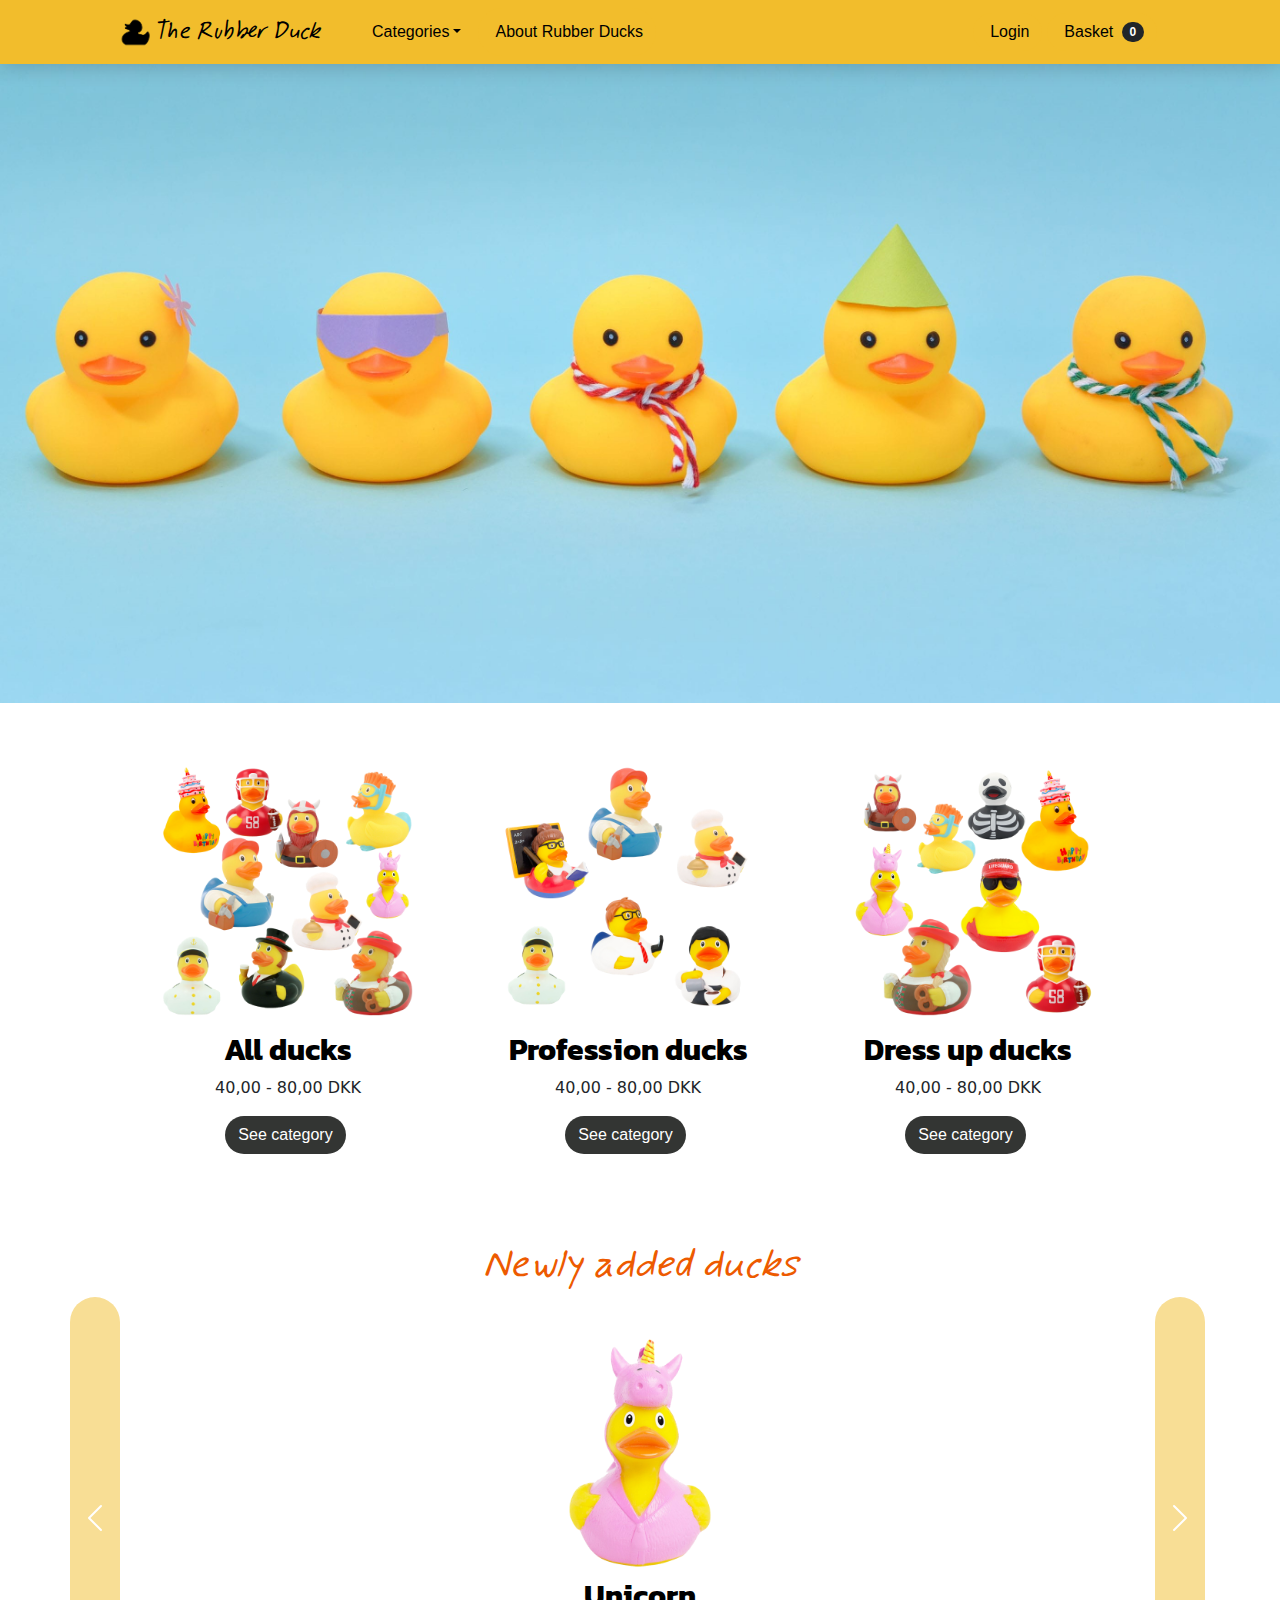
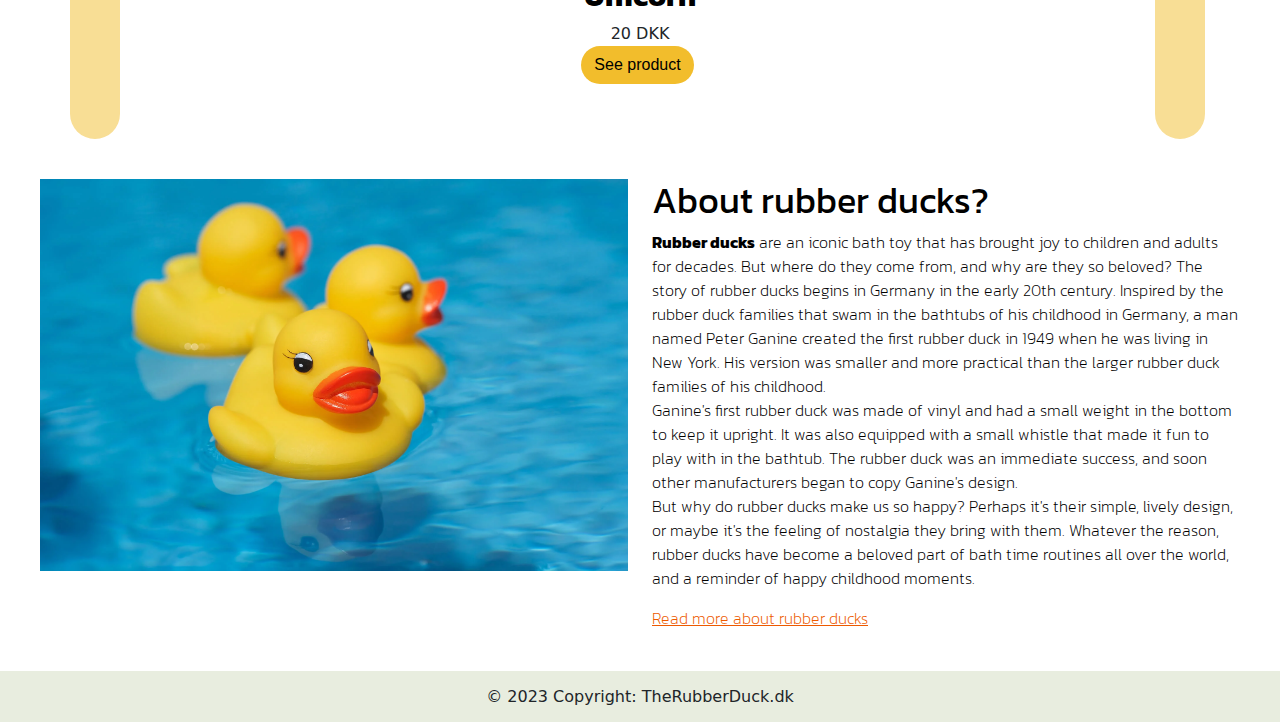
==== index.html @ 9d9d6540 "updating names for carousel" ====
<!DOCTYPE html>
<html lang="en">

<head>
    <meta charset="UTF-8">
    <meta http-equiv="X-UA-Compatible" content="IE=edge">
    <meta name="viewport" content="width=device-width, initial-scale=1.0">
    <link href="https://cdn.jsdelivr.net/npm/bootstrap@5.0.2/dist/css/bootstrap.min.css" rel="stylesheet"
        integrity="sha384-EVSTQN3/azprG1Anm3QDgpJLIm9Nao0Yz1ztcQTwFspd3yD65VohhpuuCOmLASjC" crossorigin="anonymous">
    <link rel="preconnect" href="https://fonts.googleapis.com">
    <link rel="preconnect" href="https://fonts.gstatic.com" crossorigin>
    <link href="https://fonts.googleapis.com/css2?family=Kanit:ital,wght@0,200;0,500;1,100&display=swap"
        rel="stylesheet">
    <link href="https://fonts.googleapis.com/css2?family=Mynerve&display=swap" rel="stylesheet">
    <link href="https://cdn.jsdelivr.net/npm/bootstrap@5.0.0-beta2/dist/css/bootstrap.min.css" rel="stylesheet">
    <script src="https://cdn.jsdelivr.net/npm/bootstrap@5.0.0-beta2/dist/js/bootstrap.bundle.min.js"></script>
    <script src="https://cdn.jsdelivr.net/npm/bootstrap@5.0.2/dist/js/bootstrap.bundle.min.js"
        integrity="sha384-MrcW6ZMFYlzcLA8Nl+NtUVF0sA7MsXsP1UyJoMp4YLEuNSfAP+JcXn/tWtIaxVXM"
        crossorigin="anonymous"></script>
    <script src="./script.js"></script>
    <link rel="stylesheet" href="styles.css">
    <link rel="stylesheet" href="index.css">
    <title>The Rubber Duck</title>
</head>

<body>
    <nav class="navbar navbar-expand-lg navbar-light bg-light">
        <div class="container px-4 px-lg-5">
            <img class="logo-img" src="/images/Badeanden_logo-02.png" alt="">
            <a class="navbar-brand" href="./index.html"> The Rubber Duck</a>
            <button class="navbar-toggler" type="button" data-bs-toggle="collapse"
                data-bs-target="#navbarSupportedContent" aria-controls="navbarSupportedContent" aria-expanded="false"
                aria-label="Toggle navigation"><span class="navbar-toggler-icon"></span></button>
            <div class="collapse navbar-collapse" id="navbarSupportedContent">
                <ul class="navbar-nav me-auto mb-2 mb-lg-0 ms-lg-4">
                    <li class="nav-item dropdown">
                        <a class="nav-link dropdown-toggle" id="navbarDropdown" href="#" role="button"
                            data-bs-toggle="dropdown" aria-expanded="false">Categories</a>
                        <ul class="dropdown-menu" aria-labelledby="navbarDropdown">
                            <li><a class="dropdown-item" href="../productOverviewPage/productOverview.html">All
                                    products</a></li>
                            <li>
                                <hr class="dropdown-divider" />
                            </li>
                            <li><a class="dropdown-item" href="../productOverviewPage/erhvervOverview.html">Professions</a>
                            </li>
                            <li><a class="dropdown-item" href="../productOverviewPage/fastelavnOverview.html">Carnival</a>
                            </li>
                            <li><a class="dropdown-item" href="../productOverviewPage/diverseOverview.html">Various ducks</a>
                            </li>
                        </ul>
                    </li>
                    <form action="https://en.wikipedia.org/wiki/Rubber_duck" class="d-flex">
                        <button class="about-btn btn YellowButton" type="submit" id="about-btn">
                            <i class="bi-cart-fill me-1"></i>
                            About Rubber Ducks
                        </button>
                    </form>
                </ul>
                <h6 class="welcome-text" id="welcome-text">error</h6>
                <form action="./loginPage/login.html" class="d-flex">
                    <button class="login-btn btn YellowButton" type="submit" id="login-btn">
                        <i class="bi-cart-fill me-1"></i>
                        Login
                    </button>
                </form>
                <button class="logout-btn btn YellowButton" id="logout-btn" onclick="logout()">
                    <i class="bi-cart-fill me-1"></i>
                    Logout
                </button>

                <!-- Kurv icon i stedet for knap <div>
                   <a href="./cartPage/cart.html"><img src="./images/basket-icon.png" width="40px"></a> 
                    <span class="badge bg-dark text-white ms-1 rounded-pill">0</span>

                </div> -->
                <form action="../cartPage/cart.html" class="d-flex">
                    <button class="btn YellowButton" type="submit">
                        <i class="bi-cart-fill me-1"></i>
                        Basket
                        <span class="badge bg-dark text-white ms-1 rounded-pill">0</span>
                    </button>
                </form>
            </div>
        </div>
    </nav>
    <header>
        <div class="header">
            <img class="header-img" src="/images/RB_coverImage.jpeg">
        </div>
    </header>

    <section class="py-5">
        <div class="container px-4 px-lg-5">
            <div class="container row row-cols-1 row-cols-md-2 row-cols-lg-3">
                <div class="col">
                    <div class="card">
                        <!-- Product image-->
                        <img class="product-img" src="/images/products/allProductsImage.png" alt="..." />
                        <!-- Product details-->
                        <div class="card-body">
                            <div class="text-center">
                                <!-- Product name-->
                                <h5 class="fw-bolder">All ducks</h5>
                                <!-- Product price-->
                                40,00 - 80,00 DKK
                            </div>
                        </div>
                        <!-- Product actions-->
                        <div class="card-footer p-4 pt-0 border-top-0 bg-transparent">
                            <div class="text-center"><a class="BlackButton btn mt-auto" href="./productOverviewPage/productOverview.html">See category</a>
                            </div>
                        </div>
                    </div>
                </div>
                <div class="col">
                    <div class="card">
                        <!-- Product image-->
                        <img class="product-img" src="/images/products/profProductsImage.png" alt="..." />
                        <!-- Product details-->
                        <div class="card-body">
                            <div class="text-center">
                                <!-- Product name-->
                                <h5 class="fw-bolder">Profession ducks</h5>
                                <!-- Product price-->
                                40,00 - 80,00 DKK
                            </div>
                        </div>
                        <!-- Product actions-->
                        <div class="card-footer p-4 pt-0 border-top-0 bg-transparent">
                            <div class="text-center"><a class="BlackButton btn mt-auto" href="./productOverviewPage/erhvervOverview.html">See category</a>
                            </div>
                        </div>
                    </div>
                </div>
                <div class="col">
                    <div class="card">
                        <!-- Product image-->
                        <img class="product-img" src="/images/products/dressUpProductsImage.png" alt="..." />
                        <!-- Product details-->
                        <div class="card-body">
                            <div class="text-center">
                                <!-- Product name-->
                                <h5 class="fw-bolder">Dress up ducks</h5>
                                <!-- Product price-->
                                40,00 - 80,00 DKK
                            </div>
                        </div>
                        <!-- Product actions-->
                        <div class="card-footer p-4 pt-0 border-top-0 bg-transparent">
                            <div class="text-center"><a class="BlackButton btn mt-auto" href="./productOverviewPage/fastelavnOverview.html">See category</a>
                            </div>
                        </div>
                    </div>
                </div>
            </div>
        </div>
    </section>

    <section>
        <div class="text-center"><h6 class="new-add-products">Newly added ducks</h6></div>
        <div id="myCarousel" class="carousel slide container" data-bs-ride="carousel">
            <div class="carousel-inner">

                <div class="carousel-item active">
                    <!-- <div class="col-md-3"> -->
                        <div class="card card-body">
                            <!-- Product image-->
                            <img class="product-img" src="/images/products/and3.png"/>
                            <!-- Product details-->                        
                                <div class="text-center">
                                    <!-- Product name-->
                                    <h5 class="fw-bolder" id="productName">Unicorn</h5>
                                    <!-- Product price-->
                                    <span><span id="productPrice">20</span> DKK</span>
                                </div>
                            <!-- Product actions-->
                            <div class="card-footer p-4 pt-0 border-top-0 bg-transparent">
                                <div class="text-center"><a class="btn YellowButton mt-auto"
                                        href="../productPage/product.html" onclick="sendParamsIndex()">See product</a>
                                </div>
                            </div>
                        </div>
                    <!-- </div> -->
                </div>

                <div class="carousel-item">
                    <!-- <div class="col-md-3"> -->
                        <div class="card card-body">
                            <!-- Product image-->
                            <img class="product-img" src="/images/products/and7.png"/>
                            <!-- Product details-->
                                <div class="text-center">
                                    <!-- Product name-->
                                    <h5 class="fw-bolder" id="productName">Cook</h5>
                                    <!-- Product price-->
                                    <span><span id="productPrice">100</span> DKK</span>
                                </div>
                            <!-- Product actions-->
                            <div class="card-footer p-4 pt-0 border-top-0 bg-transparent">
                                <div class="text-center"><a class="btn YellowButton mt-auto"
                                        href="../productPage/product.html" onclick="sendParamsIndex()">See product</a>
                                </div>
                            </div>
                        </div>
                    <!-- </div> -->
                </div>

                <div class="carousel-item">
                    <!-- <div class="col-md-3"> -->
                        <div class="card card-body">
                            <!-- Product image-->
                            <img class="product-img" src="/images/products/and1.png"/>
                            <!-- Product details-->
                                <div class="text-center">
                                    <!-- Product name-->
                                    <h5 class="fw-bolder" id="productName">Viking</h5>
                                    <!-- Product price-->
                                    <span><span id="productPrice">20</span> DKK</span>
                                </div>
                            <!-- Product actions-->
                            <div class="card-footer p-4 pt-0 border-top-0 bg-transparent">
                                <div class="text-center"><a class="btn YellowButton mt-auto"
                                        href="../productPage/product.html" onclick="sendParamsIndex()">See product</a>
                                </div>
                            </div>
                        </div>
                    <!-- </div> -->
                </div>

                <div class="carousel-item">
                    <!-- <div class="col-md-3"> -->
                        <div class="card card-body">
                            <!-- Product image-->
                            <img class="product-img" src="/images/products/and3.png"/>
                            <!-- Product details-->
                                <div class="text-center">
                                    <!-- Product name-->
                                    <h5 class="fw-bolder" id="productName">Unicorn</h5>
                                    <!-- Product price-->
                                    <span><span id="productPrice">15</span> DKK</span>
                                </div>
                            <!-- Product actions-->
                            <div class="card-footer p-4 pt-0 border-top-0 bg-transparent">
                                <div class="text-center"><a class="btn YellowButton mt-auto"
                                        href="../productPage/product.html" onclick="sendParamsIndex()">See product</a>
                                </div>
                            </div>
                        </div>
                    <!-- </div> -->
                </div>

                <div class="carousel-item">
                    <!-- <div class="col-md-3"> -->
                        <div class="card card-body">
                            <!-- Product image-->
                            <img class="product-img" src="/images/products/and7.png"/>
                            <!-- Product details-->
                                <div class="text-center">
                                    <!-- Product name-->
                                    <h5 class="fw-bolder" id="productName">Cook</h5>
                                    <!-- Product price-->
                                    <span><span id="productPrice">100</span> DKK</span>
                                </div>
                            <!-- Product actions-->
                            <div class="card-footer p-4 pt-0 border-top-0 bg-transparent">
                                <div class="text-center"><a class="btn YellowButton mt-auto"
                                        href="../productPage/product.html" onclick="sendParamsIndex()">See product</a>
                                </div>
                            </div>
                        </div>
                    <!-- </div> -->
                </div>

                <div class="carousel-item">
                    <!-- <div class="col-md-3"> -->
                        <div class="card card-body">
                            <!-- Product image-->
                            <img class="product-img" src="/images/products/and4.png"/>
                            <!-- Product details-->
                                <div class="text-center">
                                    <!-- Product name-->
                                    <h5 class="fw-bolder" id="productName">Scoccer</h5>
                                    <!-- Product price-->
                                    <span><span id="productPrice">15</span> DKK</span>
                                </div>
                            <!-- Product actions-->
                            <div class="card-footer p-4 pt-0 border-top-0 bg-transparent">
                                <div class="text-center"><a class="btn YellowButton mt-auto"
                                        href="../productPage/product.html" onclick="sendParamsIndex()">See product</a>
                                </div>
                            </div>
                        </div>
                    <!-- </div> -->
                </div>
            </div>
            <button class="carousel-control-prev YellowButton" type="button" data-bs-target="#myCarousel"
                data-bs-slide="prev">
                <span class="carousel-control-prev-icon" aria-hidden="true"></span>
                <span class="visually-hidden">Previous</span>
            </button>
            <button class="carousel-control-next YellowButton" type="button" data-bs-target="#myCarousel"
                data-bs-slide="next">
                <span class="carousel-control-next-icon" aria-hidden="true"></span>
                <span class="visually-hidden">Next</span>
            </button>
        </div>
    </section>

    <section>
        <div class="about-section row row-cols-1 row-cols-md-1 row-cols-lg-2">
            <div class="col">
                <img class="about-img" src="/images/AboutRubberDuck.png" alt="">
            </div>
            <div class="col">
                <h4>
                    About rubber ducks?
                </h4>
                <p><span style="font-weight: bold;">Rubber ducks</span> are an iconic bath toy that has brought joy to
                    children and adults for decades. But where do they come from, and why are they so beloved?
                    The story of rubber ducks begins in Germany in the early 20th century. Inspired by the rubber duck
                    families that swam in the bathtubs of his childhood in Germany, a man named Peter Ganine created the
                    first rubber duck in 1949 when he was living in New York. His version was smaller and more practical
                    than the larger rubber duck families of his childhood.
                    <br>
                    Ganine's first rubber duck was made of vinyl and had a small weight in the bottom to keep it
                    upright. It was also equipped with a small whistle that made it fun to play with in the bathtub. The
                    rubber duck was an immediate success, and soon other manufacturers began to copy Ganine's design.
                    <br>
                    But why do rubber ducks make us so happy? Perhaps it's their simple, lively design, or maybe it's
                    the feeling of nostalgia they bring with them. Whatever the reason, rubber ducks have become a
                    beloved part of bath time routines all over the world, and a reminder of happy childhood moments.
                </p>
                <a href="https://en.wikipedia.org/wiki/Rubber_duck">Read more about rubber ducks</a>
            </div>
        </div>
    </section>

    <footer class="footer bg-light text-center text-lg-start">
        <!-- Copyright -->
        <div class="text-center p-3 h6" style="background-color: #E8EDDF">
            © 2023 Copyright:
            <span>TheRubberDuck.dk</span>
        </div>
        <!-- Copyright -->
    </footer>
    <script src="https://cdnjs.cloudflare.com/ajax/libs/jquery/3.5.1/jquery.min.js"></script>

    <script>
        document.body.onload =
            addUserName();
            sendParamsIndex();
        getProductCount();
    </script>
</body>

</html>
---- styles.css ----
/* Typografi */


h1 {
    color: #000;
    font-family: 'Kanit', sans-serif;
    font-size: 54px;
    font-weight: 400;
}


h2 {
    color: #000;
    font-family: 'Kanit', sans-serif;
    font-size: 48px;
    font-weight: 400;
}

h3 {
    color: #000;
    font-family: 'Kanit', sans-serif;
    font-size: 40px;
    font-weight: 400;
}

h4 {
    color: #000;
    font-family: 'Kanit', sans-serif;
    font-size: 36px;
    font-weight: 400;
}

h5 {
    color: #000;
    font-family: 'Kanit', sans-serif;
    font-size: 30px;
    font-weight: 400;
}

h6 {
    color: #ED5A00;
    font-family: 'Mynerve', cursive !important;
    font-style: oblique;
    font-size: 20px;
    font-weight: 400;
}

p {
    color: #000;
    font-family: 'Kanit', sans-serif;
    font-size: 16px;
    font-weight: 200;
}

a {
    color: #ED5A00;
    font-family: 'Kanit', sans-serif;
    font-size: 16px;
    font-weight: 200;
}

a:hover {
    color: #f4965be0;
}

/* Navigation bar*/

.logo-type{
    color: #000;
    font-family: Cambria, Cochin, Georgia, Times, 'Times New Roman', serif;
}

.navbar-brand {
    color: rgb(0, 0, 0) !important;
    font-family: 'Mynerve', cursive !important;
    font-style: oblique;
    font-size: 24px;
}


.navbar{
    background-color: #F2BD2C !important;
    box-shadow: 0px 2px 20px rgba(0, 0, 0, 0.2);
}

.nav-link {
    font-family: Verdana, Geneva, Tahoma, sans-serif;
    color: #000 !important;
    margin-right: 5px;
    border-radius: 30px;
    padding: 12px !important;

}

.nav-link:hover{
    background-color: #F7D778;
    color: #000;
    border-radius: 30px;
    font-weight: 400;
    margin-right: 5px;
    padding: 12px !important;
}

.log-in-basket{
    display: flex;
    justify-content: end;
}
.logo-img{
    width: 35px;
}

.basket-img{
    width: 40px;
}

.YellowButton{
    background-color: #F2BD2C;
    color: #000;
    border-radius: 30px ;
    font-family: Verdana, Geneva, Tahoma, sans-serif;
    font-size: 16px;
    font-weight: 400;
    margin-right: 5px;
}

.YellowButton:hover {
    background-color: #F7D778;
    color: #000;
}

.WhiteButton{
    background-color: #ffffff;
    color: #333533;
    border-radius: 30px;
    border-color: #333533;
    border-width: 1.5px;
    font-family: Verdana, Geneva, Tahoma, sans-serif;
    font-size: 16px;
    font-weight: 400;
    margin-right: 5px;
}

.WhiteButton:hover {
    background-color: #a1a1a1;
    color: #ffffff;
    border-color: #807d7d;
}

.BlackButton{
    background-color: #333533;
    color: #ffffff;
    border-radius: 30px !important;
    font-family: Verdana, Geneva, Tahoma, sans-serif;
    font-size: 16px;
    font-weight: 400;
    margin-right: 5px;
}

.BlackButton:hover {
    background-color: #F7D778;
    color: #333533;
}

/*General styling*/

html, body{
    height:100%;
}
.wrapper {
    display: flex;
    flex-direction: column;
    min-height: 100%;
}

.content {
    flex-grow: 1;
}

.welcome-text{
    margin-right: 10px;
    margin-top: 10px;
}
.logout-btn{
    margin-right: 5px;
    display: none;
}


/* Responsiveness for the various device types */
/* X-Small devices (portrait phones, less than 576px) */
/* No media query for `xs` since this is the default in Bootstrap */

/* Small devices (landscape phones, 576px and up) */
@media (min-width: 576px) { 
    
}

/* Medium devices (tablets, 768px and up) */
@media (min-width: 768px) { 
   
}

/* Large devices (desktops, 992px and up) */
@media (min-width: 992px) { 
   
}

/* X-Large devices (large desktops, 1200px and up) */
@media (min-width: 1200px) { 
   
}

/* XX-Large devices (larger desktops, 1400px and up) */
@media (min-width: 1400px) { 
   
}
---- index.css ----
.header{
    height: 100%;
}

.header-img{
    max-width: 100%;
}

.category-items{
    display: flex;
    border: solid blue 3px;
}
.product-display{
    display: flex;
    flex-direction: column;
    justify-content: center;
    align-items: center;
    padding: 20px;
    background-color: grey;

}

.product-img{
    width: 250px;
    border-radius: 4px;
    margin-right: auto;
    margin-left: auto;
    margin-top: 15px;
}

.about-img{
    max-width: 100%;
}
.about-section{
    padding: 40px;
}

.card{
    margin-bottom: 15px;
}

/* #myCarousel {
    margin-top: 50px;
} */
.carousel-control-next{
    width: 50px;
}
.carousel-control-prev{
    width: 50px;
}
.card{
    border: none;
}
.new-add-products{
    font-size: 40px;
}

@media (max-width: 768px) {
    .carousel-inner .carousel-item>div {
        display: none;
    }

    .carousel-inner .carousel-item>div:first-child {
        display: block;
    }
}


.carousel-inner .carousel-item.active,
.carousel-inner .carousel-item-start,
.carousel-inner .carousel-item-next,
.carousel-inner .carousel-item-prev {
    display: flex;
}

@media (min-width: 768px) {

    .carousel-inner .carousel-item-right.active,
    .carousel-inner .carousel-item-next,
    .carousel-item-next:not(.carousel-item-start) {
        transform: translateX(25%) !important;
    }

    .carousel-inner .carousel-item-left.active,
    .carousel-item-prev:not(.carousel-item-end),
    .active.carousel-item-start,
    .carousel-item-prev:not(.carousel-item-end) {
        transform: translateX(-25%) !important;
    }

    .carousel-item-next.carousel-item-start,
    .active.carousel-item-end {
        transform: translateX(0) !important;
    }

    .carousel-inner .carousel-item-prev,
    .carousel-item-prev:not(.carousel-item-end) {
        transform: translateX(-25%) !important;
    }
}
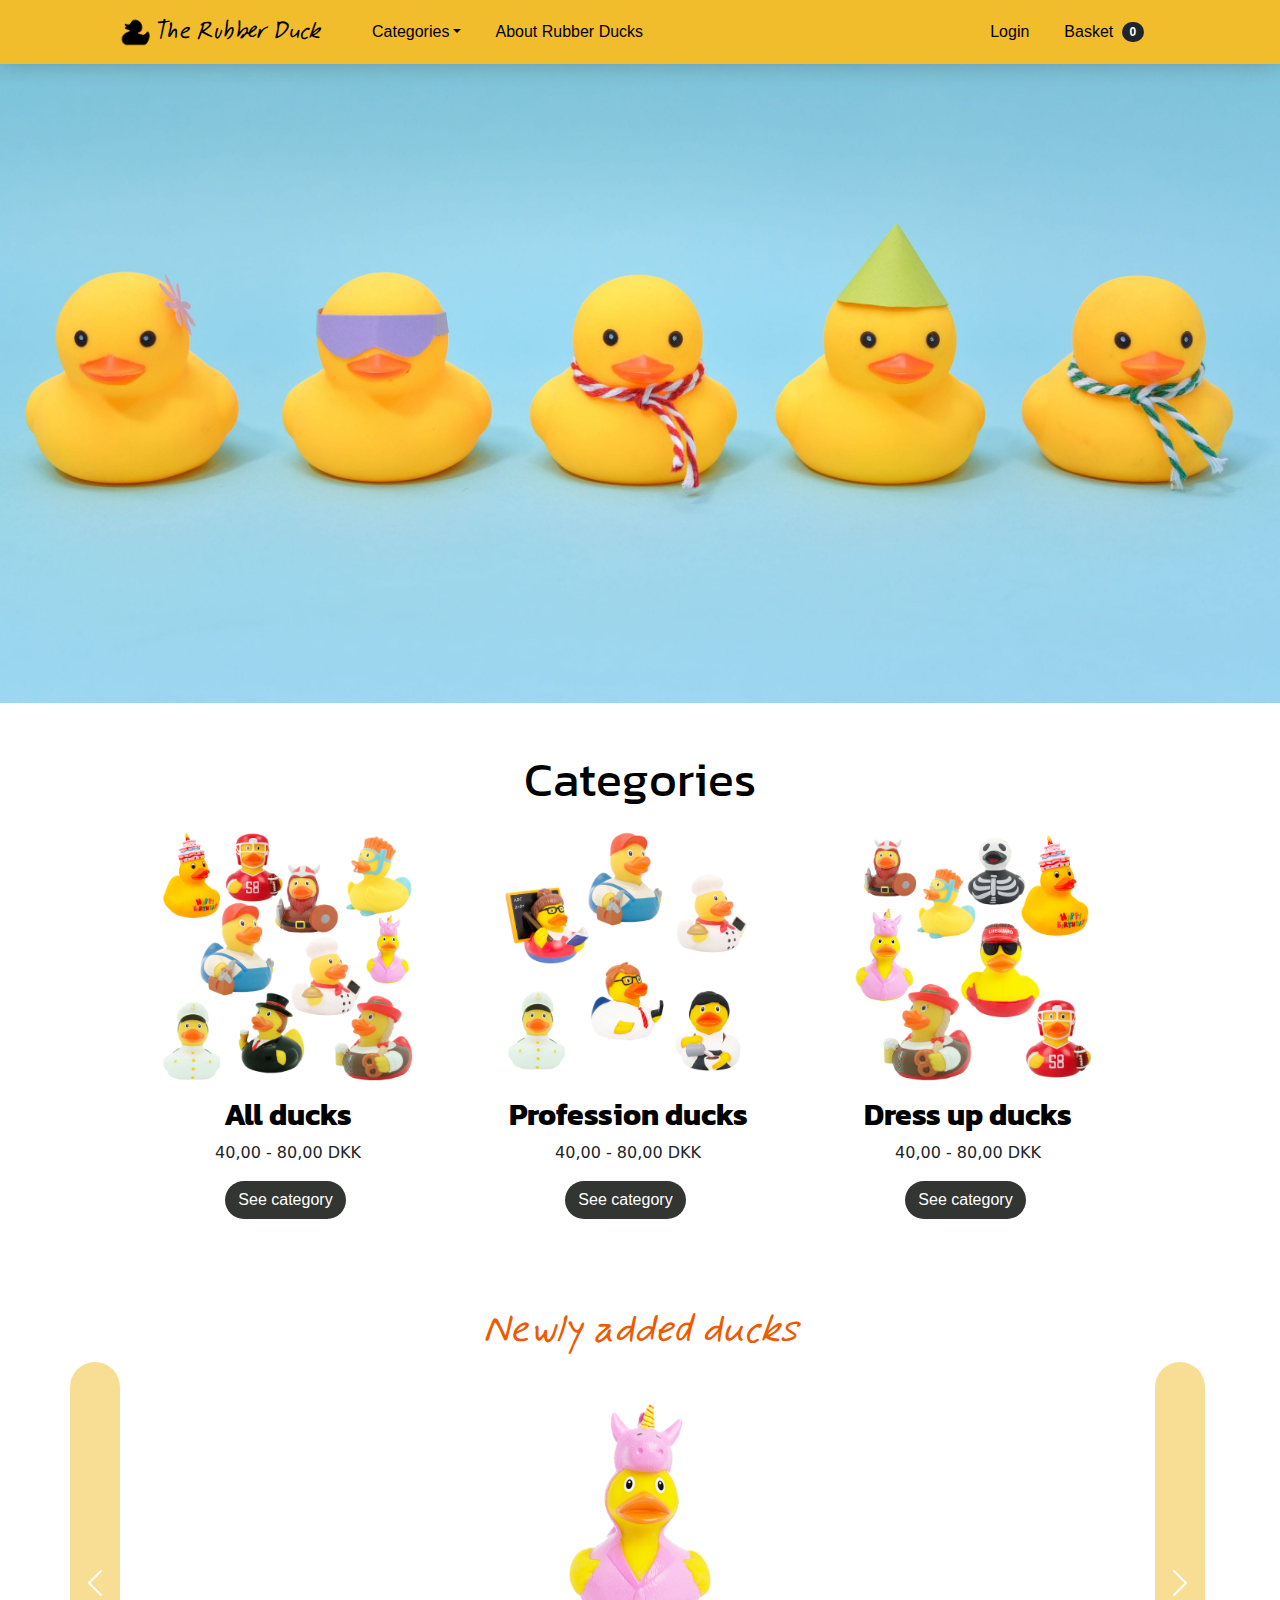
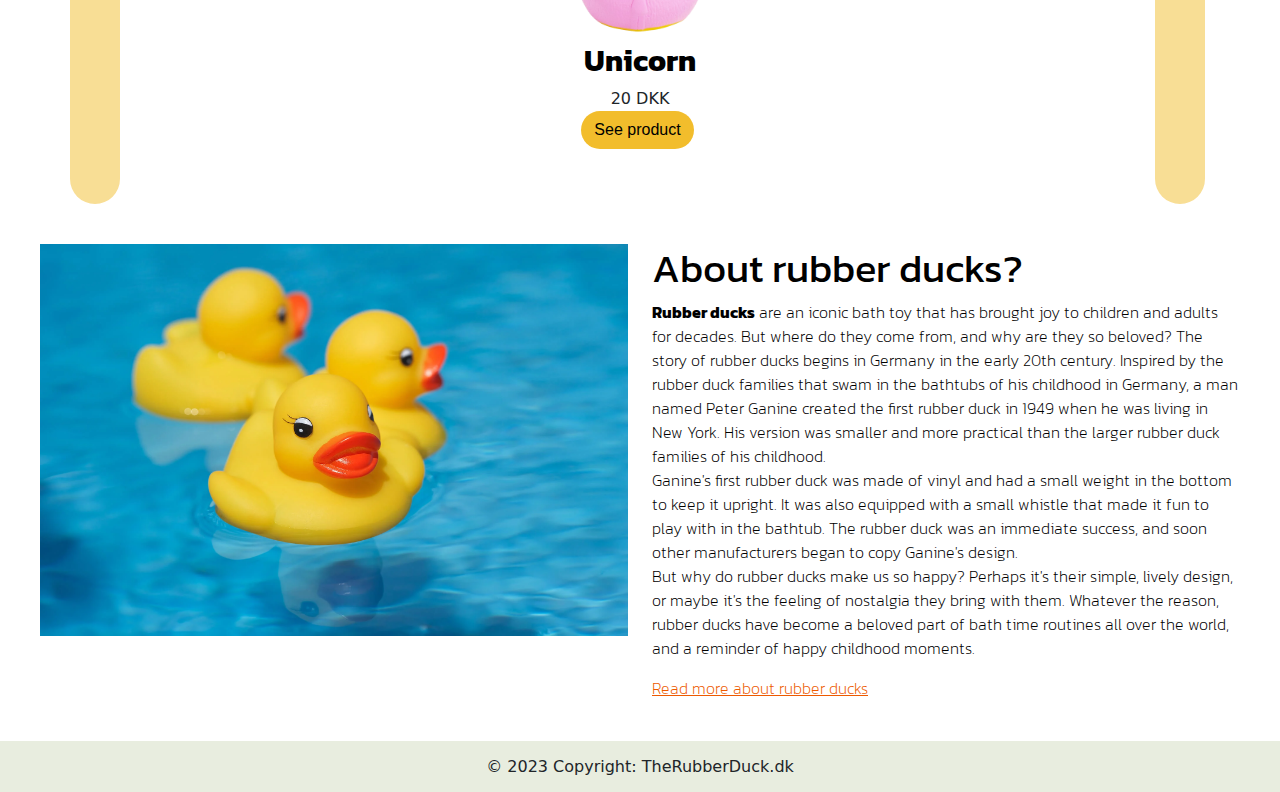
==== commit d57742b5: "added prod cat header" ====
--- a/index.html
+++ b/index.html
@@ -78,7 +78,7 @@
                     <button class="btn YellowButton" type="submit">
                         <i class="bi-cart-fill me-1"></i>
                         Basket
-                        <span class="badge bg-dark text-white ms-1 rounded-pill">0</span>
+                        <span class="badge bg-dark text-white ms-1 rounded-pill" id="basketNumber">0</span>
                     </button>
                 </form>
             </div>
@@ -91,6 +91,7 @@
     </header>
 
     <section class="py-5">
+        <h2 class="category-heading text-center">Categories</h2>
         <div class="container px-4 px-lg-5">
             <div class="container row row-cols-1 row-cols-md-2 row-cols-lg-3">
                 <div class="col">
@@ -307,15 +308,15 @@
         </div>
     </section>
 
-    <section>
-        <div class="about-section row row-cols-1 row-cols-md-1 row-cols-lg-2">
+    <section class="about-section">
+        <div class="row row-cols-1 row-cols-md-1 row-cols-lg-2">
             <div class="col">
                 <img class="about-img" src="/images/AboutRubberDuck.png" alt="">
             </div>
             <div class="col">
-                <h4>
+                <h3>
                     About rubber ducks?
-                </h4>
+                </h3>
                 <p><span style="font-weight: bold;">Rubber ducks</span> are an iconic bath toy that has brought joy to
                     children and adults for decades. But where do they come from, and why are they so beloved?
                     The story of rubber ducks begins in Germany in the early 20th century. Inspired by the rubber duck
--- a/styles.css
+++ b/styles.css
@@ -132,7 +132,6 @@
     background-color: #ffffff;
     color: #333533;
     border-radius: 30px;
-    border-color: #333533;
     border-width: 1.5px;
     font-family: Verdana, Geneva, Tahoma, sans-serif;
     font-size: 16px;
@@ -141,9 +140,9 @@
 }
 
 .WhiteButton:hover {
-    background-color: #a1a1a1;
+    background-color: #F7D778;
     color: #ffffff;
-    border-color: #807d7d;
+
 }
 
 .BlackButton{
--- a/index.css
+++ b/index.css
@@ -5,7 +5,7 @@
 }
 
 .header-img{
-    max-width: 100%;
+    width:100%;
 }
 
 .category-items{
